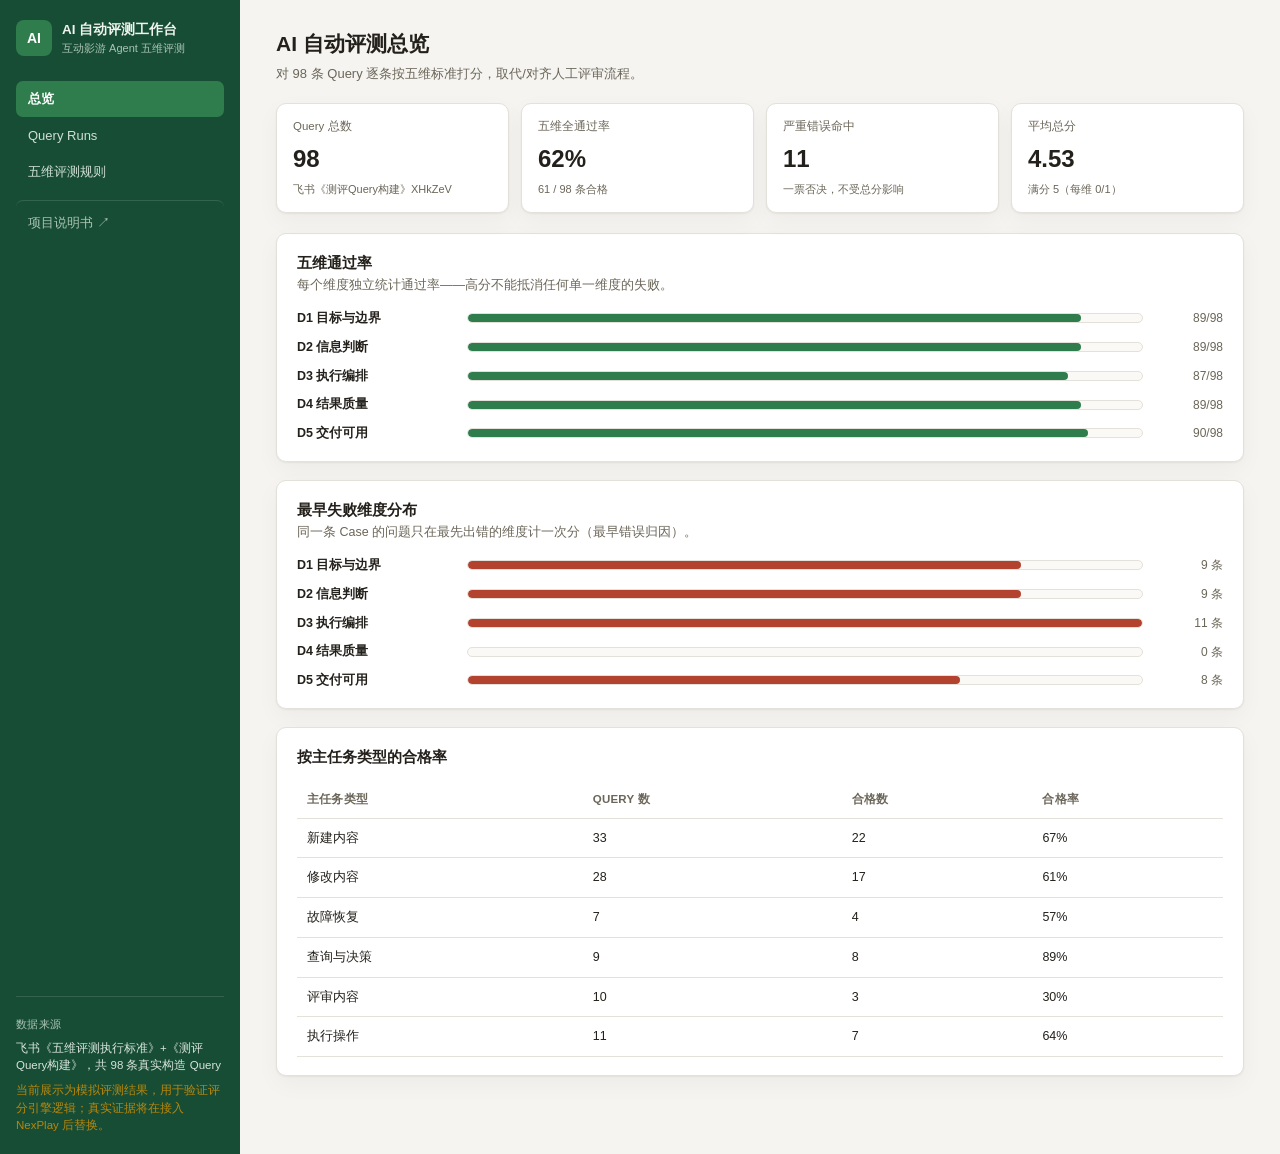
==== demo/index.html @ b73ce81a "feat: AI 自动评测引擎 + 项目说明书 + 评测工作台演示 依据飞书《互动影游 Agent 五维评测执行标准》与《测评Query构建》 （98条Query）实现：  - spec/: 项目说明" ====
<!DOCTYPE html>
<html lang="zh-CN">
<head>
<meta charset="UTF-8">
<meta name="viewport" content="width=device-width, initial-scale=1.0">
<title>AI 自动评测工作台 · 互动影游 Agent 五维评测</title>
<link rel="stylesheet" href="styles.css">
</head>
<body>
<div class="app-shell">
  <aside class="sidebar">
    <div class="brand">
      <div class="brand-mark">AI</div>
      <div class="brand-text">
        <strong>AI 自动评测工作台</strong>
        <span>互动影游 Agent 五维评测</span>
      </div>
    </div>
    <nav class="nav-list">
      <button class="nav-item is-active" data-view="overview">总览</button>
      <button class="nav-item" data-view="runs">Query Runs</button>
      <button class="nav-item" data-view="rules">五维评测规则</button>
      <a class="nav-item nav-item-link" href="../spec/index.html">项目说明书 ↗</a>
    </nav>
    <div class="sidebar-footer">
      <span>数据来源</span>
      <p>飞书《五维评测执行标准》+《测评Query构建》，共 98 条真实构造 Query</p>
      <p class="footer-note">当前展示为模拟评测结果，用于验证评分引擎逻辑；真实证据将在接入 NexPlay 后替换。</p>
    </div>
  </aside>

  <main class="main">
    <!-- 总览 -->
    <section class="view is-active" data-view="overview">
      <header class="page-head">
        <div>
          <h1>AI 自动评测总览</h1>
          <p>对 98 条 Query 逐条按五维标准打分，取代/对齐人工评审流程。</p>
        </div>
      </header>
      <section class="summary-strip" id="summaryStrip"></section>

      <section class="panel">
        <div class="panel-head">
          <div>
            <h2>五维通过率</h2>
            <p>每个维度独立统计通过率——高分不能抵消任何单一维度的失败。</p>
          </div>
        </div>
        <div class="dim-bars" id="dimBars"></div>
      </section>

      <section class="panel">
        <div class="panel-head">
          <div>
            <h2>最早失败维度分布</h2>
            <p>同一条 Case 的问题只在最先出错的维度计一次分（最早错误归因）。</p>
          </div>
        </div>
        <div class="dim-bars" id="failBars"></div>
      </section>

      <section class="panel">
        <div class="panel-head">
          <div>
            <h2>按主任务类型的合格率</h2>
          </div>
        </div>
        <div class="table-wrap">
          <table id="taskTypeTable"></table>
        </div>
      </section>
    </section>

    <!-- Query Runs -->
    <section class="view" data-view="runs">
      <header class="page-head">
        <div>
          <h1>Query Runs</h1>
          <p>共 98 条，可下钻查看每条的证据与五维判分依据。</p>
        </div>
        <div class="filters">
          <input type="search" id="searchInput" placeholder="搜索项目 / Query 内容 / 编号">
          <select id="conclusionFilter">
            <option value="all">全部结论</option>
            <option value="合格">合格</option>
            <option value="不合格">不合格</option>
          </select>
          <select id="taskTypeFilter">
            <option value="all">全部任务类型</option>
          </select>
          <select id="objectFilter">
            <option value="all">全部对象</option>
          </select>
        </div>
      </header>
      <div class="table-wrap">
        <table id="runsTable">
          <thead>
            <tr>
              <th>Query</th>
              <th>项目</th>
              <th>主任务类型 / 对象</th>
              <th>信息状态</th>
              <th>D1–D5</th>
              <th>最早失败</th>
              <th>结论</th>
              <th></th>
            </tr>
          </thead>
          <tbody id="runsBody"></tbody>
        </table>
      </div>
    </section>

    <!-- 规则 -->
    <section class="view" data-view="rules">
      <header class="page-head">
        <div>
          <h1>五维评测规则</h1>
          <p>严格来自飞书《互动影游 Agent 五维评测执行标准》，点击维度查看必检项与门槛详情。</p>
        </div>
      </header>
      <div class="rule-grid" id="ruleGrid"></div>
    </section>
  </main>
</div>

<!-- Run 详情弹窗 -->
<dialog id="runDialog">
  <div class="dialog-head">
    <div>
      <h2 id="dialogTitle">Run 详情</h2>
      <p id="dialogMeta"></p>
    </div>
    <button class="btn-close" id="closeDialog">关闭</button>
  </div>
  <div class="dialog-body">
    <div class="verdict-strip" id="verdictStrip"></div>
    <div class="query-block">
      <span class="label">Query 原文</span>
      <p id="dialogQueryText"></p>
    </div>
    <div class="dim-detail-list" id="dimDetailList"></div>
    <div class="severe-block" id="severeBlock"></div>
    <div class="summary-block" id="summaryBlock"></div>
  </div>
</dialog>

<script src="js/data-loader.js"></script>
<script src="js/render.js"></script>
</body>
</html>
---- demo/styles.css ----
:root {
  --bg: #f5f4f0;
  --surface: #ffffff;
  --surface-alt: #faf9f6;
  --border: #e4e1da;
  --text: #24211c;
  --text-muted: #6b6659;
  --brand: #2f7d4c;
  --brand-deep: #184d35;
  --pass: #2f7d4c;
  --fail: #b3432e;
  --review: #b8860b;
  --neutral: #8a8578;
  --radius: 10px;
  --shadow: 0 1px 2px rgba(30,28,20,0.06), 0 8px 24px rgba(30,28,20,0.04);
}

* { box-sizing: border-box; }
html, body { margin: 0; padding: 0; }
body {
  font-family: -apple-system, "PingFang SC", "Microsoft YaHei", "Segoe UI", sans-serif;
  background: var(--bg);
  color: var(--text);
  font-size: 14px;
  line-height: 1.5;
}

.app-shell { display: flex; min-height: 100vh; }

.sidebar {
  width: 240px;
  flex: none;
  background: var(--brand-deep);
  color: #eef3ee;
  display: flex;
  flex-direction: column;
  padding: 20px 16px;
}
.brand { display: flex; align-items: center; gap: 10px; margin-bottom: 24px; }
.brand-mark {
  width: 36px; height: 36px; border-radius: 8px;
  background: var(--brand);
  display: flex; align-items: center; justify-content: center;
  font-weight: 700; color: white; font-size: 14px;
}
.brand-text { display: flex; flex-direction: column; }
.brand-text strong { font-size: 13.5px; }
.brand-text span { font-size: 11px; color: #a9c4b3; }

.nav-list { display: flex; flex-direction: column; gap: 2px; }
.nav-item {
  text-align: left;
  background: transparent;
  border: none;
  color: #cfe0d5;
  padding: 9px 12px;
  border-radius: 7px;
  font-size: 13px;
  cursor: pointer;
  text-decoration: none;
  display: block;
}
.nav-item:hover { background: rgba(255,255,255,0.08); }
.nav-item.is-active { background: var(--brand); color: white; font-weight: 600; }
.nav-item-link { color: #a9c4b3; margin-top: 8px; border-top: 1px solid rgba(255,255,255,0.12); padding-top: 12px; }

.sidebar-footer { margin-top: auto; padding-top: 16px; border-top: 1px solid rgba(255,255,255,0.12); }
.sidebar-footer span { font-size: 11px; color: #a9c4b3; text-transform: uppercase; letter-spacing: 0.04em; }
.sidebar-footer p { font-size: 11.5px; color: #d6e4dc; margin: 6px 0 0; }
.footer-note { color: #b8860b !important; margin-top: 8px !important; }

.main { flex: 1; padding: 28px 36px 60px; max-width: 1180px; }

.view { display: none; }
.view.is-active { display: block; }

.page-head { display: flex; justify-content: space-between; align-items: flex-start; margin-bottom: 20px; gap: 16px; flex-wrap: wrap; }
.page-head h1 { font-size: 21px; margin: 0 0 4px; }
.page-head p { margin: 0; color: var(--text-muted); font-size: 13px; }

.summary-strip { display: grid; grid-template-columns: repeat(4, 1fr); gap: 12px; margin-bottom: 20px; }
.summary-item {
  background: var(--surface); border: 1px solid var(--border); border-radius: var(--radius);
  padding: 14px 16px; box-shadow: var(--shadow);
}
.summary-item span { display: block; font-size: 11.5px; color: var(--text-muted); margin-bottom: 6px; }
.summary-item strong { font-size: 24px; font-weight: 700; }
.summary-item small { display: block; font-size: 11px; color: var(--text-muted); margin-top: 4px; }

.panel {
  background: var(--surface); border: 1px solid var(--border); border-radius: var(--radius);
  padding: 18px 20px; margin-bottom: 18px; box-shadow: var(--shadow);
}
.panel-head { margin-bottom: 14px; }
.panel-head h2 { font-size: 15px; margin: 0 0 2px; }
.panel-head p { margin: 0; font-size: 12.5px; color: var(--text-muted); }

.dim-bars { display: flex; flex-direction: column; gap: 10px; }
.dim-bar-row { display: grid; grid-template-columns: 160px 1fr 70px; align-items: center; gap: 10px; }
.dim-bar-row .bar-label { font-size: 12.5px; font-weight: 600; }
.dim-bar-track { height: 10px; background: var(--surface-alt); border-radius: 6px; overflow: hidden; border: 1px solid var(--border); }
.dim-bar-fill { height: 100%; background: var(--brand); border-radius: 6px; }
.dim-bar-fill.fail-fill { background: var(--fail); }
.dim-bar-row .bar-value { font-size: 12px; color: var(--text-muted); text-align: right; }

.table-wrap { overflow-x: auto; }
table { width: 100%; border-collapse: collapse; font-size: 12.5px; }
thead th { text-align: left; padding: 9px 10px; color: var(--text-muted); font-weight: 600; border-bottom: 1px solid var(--border); font-size: 11.5px; text-transform: uppercase; letter-spacing: 0.02em; }
tbody td { padding: 10px 10px; border-bottom: 1px solid var(--border); vertical-align: top; }
tbody tr:hover { background: var(--surface-alt); }

.filters { display: flex; gap: 8px; flex-wrap: wrap; }
.filters input, .filters select {
  border: 1px solid var(--border); border-radius: 7px; padding: 7px 10px; font-size: 12.5px;
  background: var(--surface); color: var(--text);
}
.filters input { width: 220px; }

.status-pill {
  display: inline-flex; align-items: center; gap: 4px;
  padding: 2px 9px; border-radius: 999px; font-size: 11.5px; font-weight: 600;
}
.status-pill.pass { background: #e4f1e8; color: var(--pass); }
.status-pill.fail { background: #fbe8e3; color: var(--fail); }
.status-pill.neutral { background: #f0eee8; color: var(--neutral); }

.mini-dims { display: flex; gap: 4px; }
.mini-dim { width: 22px; height: 22px; border-radius: 5px; display: flex; align-items: center; justify-content: center; font-size: 10.5px; font-weight: 700; background: var(--surface-alt); border: 1px solid var(--border); color: var(--text-muted); }
.mini-dim.pass { background: #e4f1e8; color: var(--pass); border-color: #cfe6d6; }
.mini-dim.fail { background: #fbe8e3; color: var(--fail); border-color: #f1cec4; }

.text-btn {
  border: 1px solid var(--border); background: var(--surface); border-radius: 6px;
  padding: 5px 10px; font-size: 12px; cursor: pointer; color: var(--brand-deep);
}
.text-btn:hover { background: var(--surface-alt); }

/* 规则页 */
.rule-grid { display: grid; grid-template-columns: repeat(auto-fill, minmax(280px, 1fr)); gap: 14px; }
.rule-card {
  background: var(--surface); border: 1px solid var(--border); border-radius: var(--radius);
  padding: 16px; box-shadow: var(--shadow); cursor: pointer;
}
.rule-card:hover { border-color: var(--brand); }
.rule-card h3 { margin: 0 0 6px; font-size: 14.5px; }
.rule-card p { margin: 0; font-size: 12.5px; color: var(--text-muted); }
.rule-card .rule-tag { display: inline-block; margin-top: 10px; font-size: 11px; padding: 2px 8px; border-radius: 999px; background: var(--surface-alt); color: var(--text-muted); }

/* 弹窗 */
dialog {
  border: none; border-radius: 14px; padding: 0; width: min(760px, 92vw); max-height: 88vh;
  box-shadow: 0 20px 60px rgba(0,0,0,0.25);
}
dialog::backdrop { background: rgba(20,18,14,0.45); }
.dialog-head { display: flex; justify-content: space-between; align-items: flex-start; padding: 18px 22px; border-bottom: 1px solid var(--border); }
.dialog-head h2 { margin: 0 0 4px; font-size: 16px; }
.dialog-head p { margin: 0; font-size: 12px; color: var(--text-muted); }
.btn-close { border: 1px solid var(--border); background: var(--surface); border-radius: 6px; padding: 5px 12px; cursor: pointer; font-size: 12.5px; }
.dialog-body { padding: 18px 22px; overflow-y: auto; max-height: 72vh; }

.verdict-strip { display: flex; gap: 10px; margin-bottom: 14px; flex-wrap: wrap; }
.verdict-item { background: var(--surface-alt); border: 1px solid var(--border); border-radius: 8px; padding: 8px 12px; font-size: 12px; }
.verdict-item span { display: block; color: var(--text-muted); font-size: 10.5px; margin-bottom: 3px; }
.verdict-item strong { font-size: 14px; }
.verdict-item strong.pass { color: var(--pass); }
.verdict-item strong.fail { color: var(--fail); }

.query-block { background: var(--surface-alt); border: 1px solid var(--border); border-radius: 8px; padding: 12px 14px; margin-bottom: 16px; }
.query-block .label { font-size: 11px; color: var(--text-muted); text-transform: uppercase; letter-spacing: 0.03em; }
.query-block p { margin: 6px 0 0; font-size: 13.5px; }

.dim-detail { border: 1px solid var(--border); border-radius: 10px; margin-bottom: 10px; overflow: hidden; }
.dim-detail-head { display: flex; justify-content: space-between; align-items: center; padding: 10px 14px; background: var(--surface-alt); cursor: pointer; }
.dim-detail-head strong { font-size: 13px; }
.dim-detail-body { padding: 12px 14px; display: none; }
.dim-detail.is-open .dim-detail-body { display: block; }
.checklist-line { display: flex; justify-content: space-between; gap: 10px; padding: 4px 0; font-size: 12.5px; border-bottom: 1px dashed var(--border); }
.checklist-line:last-child { border-bottom: none; }
.checklist-line .v-pass { color: var(--pass); font-weight: 600; }
.checklist-line .v-fail { color: var(--fail); font-weight: 600; }
.checklist-line .v-na { color: var(--neutral); }
.evidence-row { margin-top: 10px; font-size: 12px; color: var(--text-muted); background: var(--surface); border: 1px dashed var(--border); border-radius: 6px; padding: 8px 10px; }
.evidence-row b { color: var(--text); }

.severe-block, .summary-block { margin-top: 14px; padding: 12px 14px; border-radius: 8px; border: 1px solid var(--border); font-size: 12.5px; }
.summary-block { background: var(--surface-alt); }

@media (max-width: 900px) {
  .app-shell { flex-direction: column; }
  .sidebar { width: 100%; flex-direction: row; overflow-x: auto; }
  .main { padding: 20px; }
  .summary-strip { grid-template-columns: repeat(2, 1fr); }
}
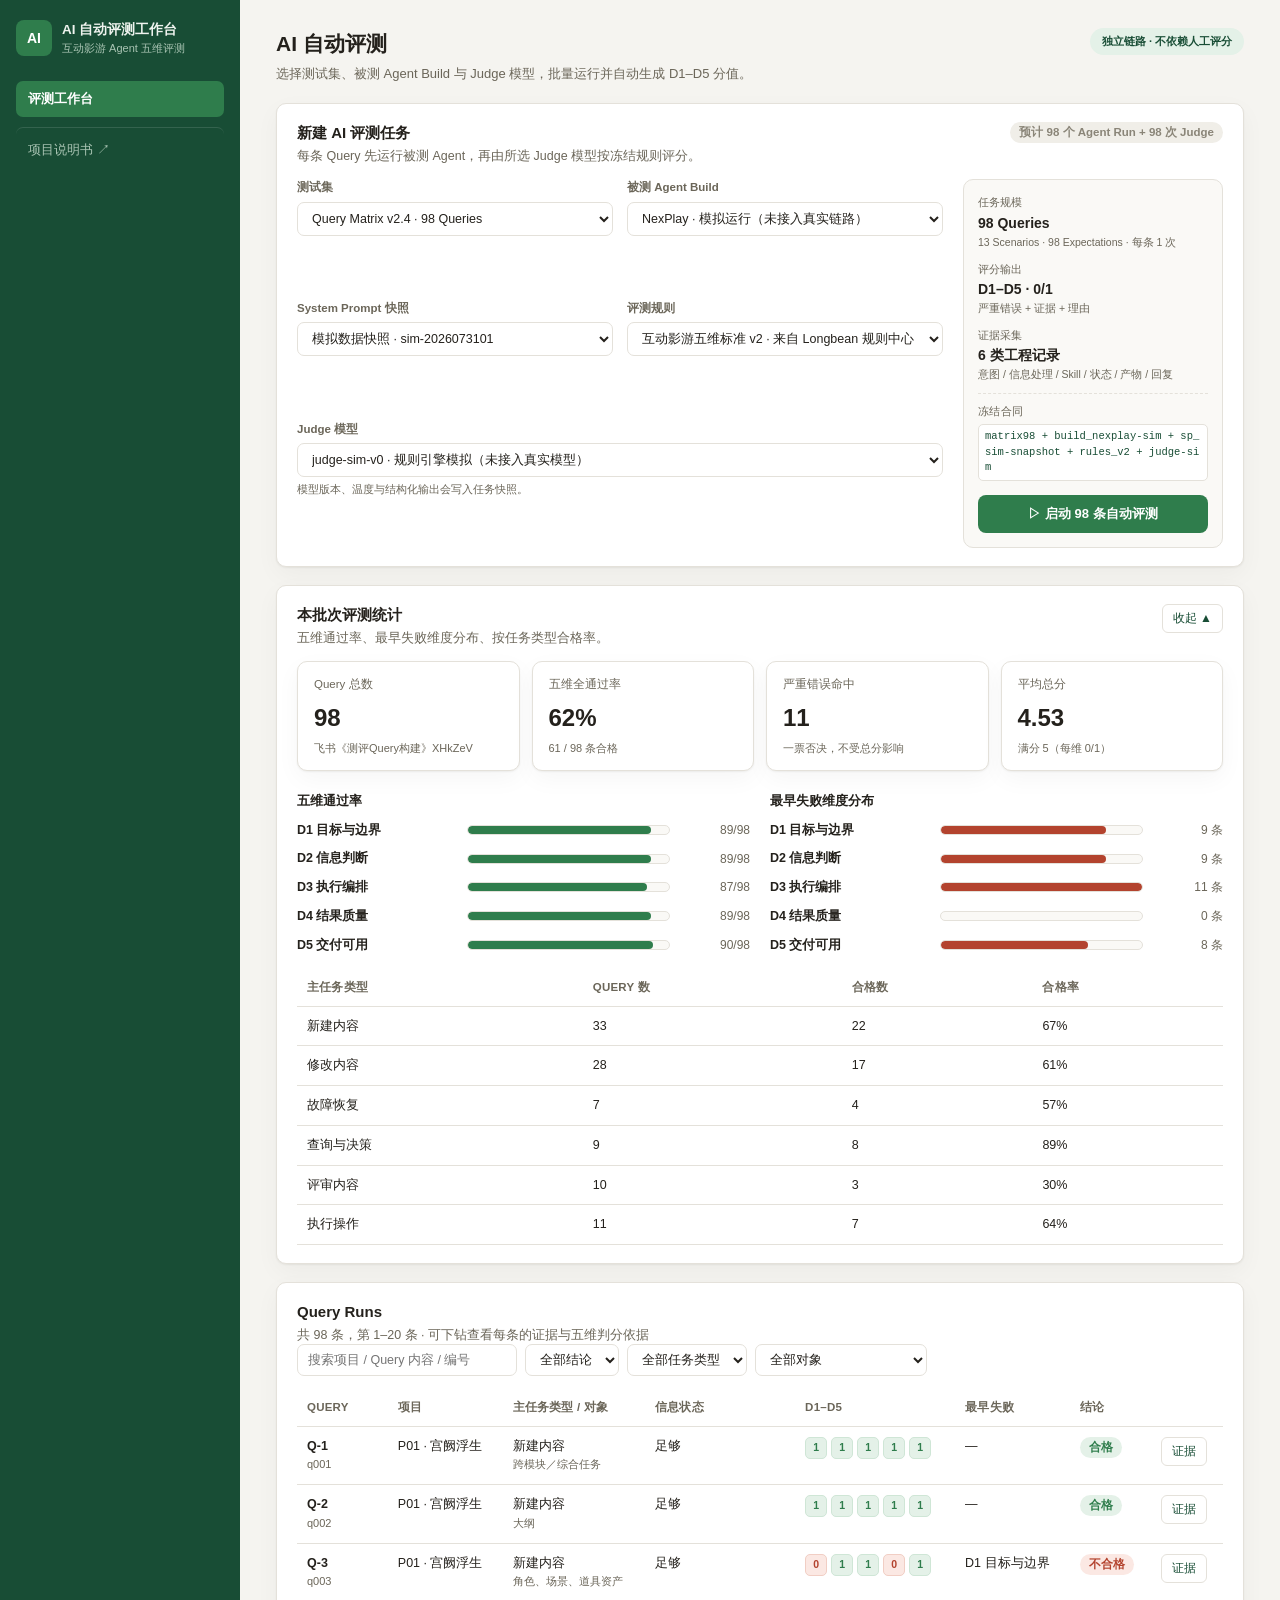
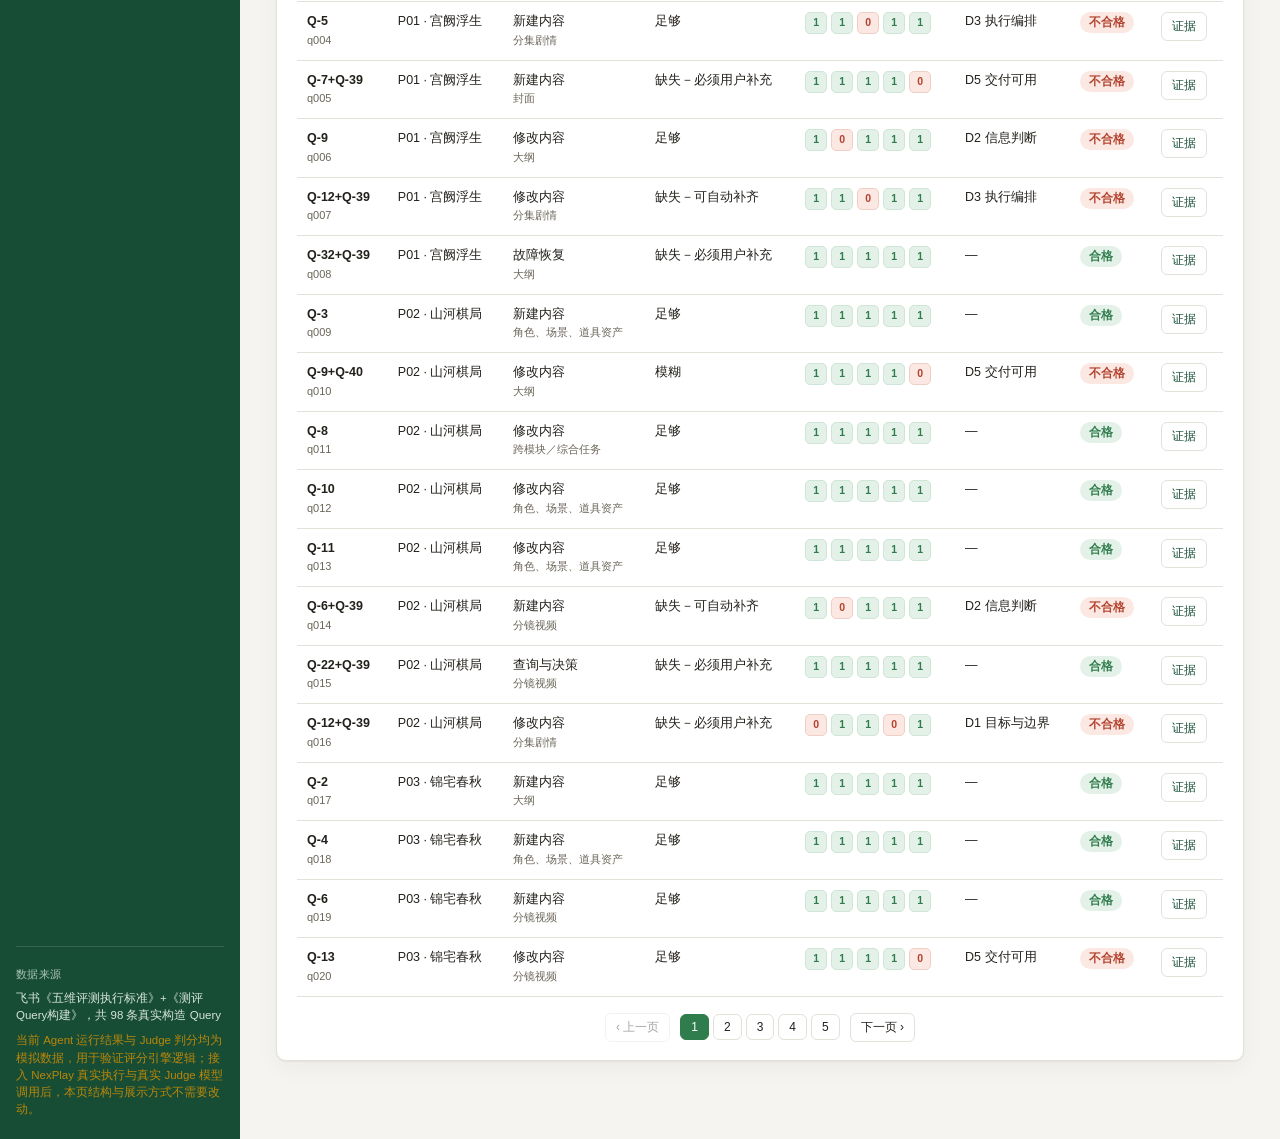
==== commit b67f564d: "refactor: 合并总览/Runs为单页工作台，加分页与真实批跑进度条 - 移除独立的"五维评测规则"页面：规则维护属于 Longbean 平台职责，   我们只消费规则用于判分，不重复做规则展示" ====
--- a/demo/index.html
+++ b/demo/index.html
@@ -17,111 +17,163 @@
       </div>
     </div>
     <nav class="nav-list">
-      <button class="nav-item is-active" data-view="overview">总览</button>
-      <button class="nav-item" data-view="runs">Query Runs</button>
-      <button class="nav-item" data-view="rules">五维评测规则</button>
+      <button class="nav-item is-active" data-view="workbench">评测工作台</button>
       <a class="nav-item nav-item-link" href="../spec/index.html">项目说明书 ↗</a>
     </nav>
     <div class="sidebar-footer">
       <span>数据来源</span>
       <p>飞书《五维评测执行标准》+《测评Query构建》，共 98 条真实构造 Query</p>
-      <p class="footer-note">当前展示为模拟评测结果，用于验证评分引擎逻辑；真实证据将在接入 NexPlay 后替换。</p>
+      <p class="footer-note">当前 Agent 运行结果与 Judge 判分均为模拟数据，用于验证评分引擎逻辑；接入 NexPlay 真实执行与真实 Judge 模型调用后，本页结构与展示方式不需要改动。</p>
     </div>
   </aside>
 
   <main class="main">
-    <!-- 总览 -->
-    <section class="view is-active" data-view="overview">
+    <section class="view is-active" data-view="workbench">
       <header class="page-head">
         <div>
-          <h1>AI 自动评测总览</h1>
-          <p>对 98 条 Query 逐条按五维标准打分，取代/对齐人工评审流程。</p>
-        </div>
+          <h1>AI 自动评测</h1>
+          <p>选择测试集、被测 Agent Build 与 Judge 模型，批量运行并自动生成 D1–D5 分值。</p>
+        </div>
+        <span class="pill-badge">独立链路 · 不依赖人工评分</span>
       </header>
-      <section class="summary-strip" id="summaryStrip"></section>
-
+
+      <!-- 发起新评测任务 -->
+      <section class="panel launch-panel" id="launchPanel">
+        <div class="panel-head">
+          <div>
+            <h2>新建 AI 评测任务</h2>
+            <p>每条 Query 先运行被测 Agent，再由所选 Judge 模型按冻结规则评分。</p>
+          </div>
+          <span class="status-pill neutral" id="runEstimate">预计 98 个 Agent Run + 98 次 Judge</span>
+        </div>
+        <div class="launch-grid">
+          <div class="launch-fields">
+            <div class="field">
+              <label for="selDataset">测试集</label>
+              <select id="selDataset">
+                <option value="matrix98">Query Matrix v2.4 · 98 Queries</option>
+              </select>
+            </div>
+            <div class="field">
+              <label for="selBuild">被测 Agent Build</label>
+              <select id="selBuild">
+                <option value="nexplay-sim">NexPlay · 模拟运行（未接入真实链路）</option>
+              </select>
+            </div>
+            <div class="field">
+              <label for="selPrompt">System Prompt 快照</label>
+              <select id="selPrompt">
+                <option value="sim-snapshot">模拟数据快照 · sim-2026073101</option>
+              </select>
+            </div>
+            <div class="field">
+              <label for="selRuleset">评测规则</label>
+              <select id="selRuleset">
+                <option value="v2">互动影游五维标准 v2 · 来自 Longbean 规则中心</option>
+              </select>
+            </div>
+            <div class="field">
+              <label for="selJudge">Judge 模型</label>
+              <select id="selJudge">
+                <option value="judge-sim">judge-sim-v0 · 规则引擎模拟（未接入真实模型）</option>
+              </select>
+              <small>模型版本、温度与结构化输出会写入任务快照。</small>
+            </div>
+          </div>
+          <aside class="launch-summary">
+            <div class="summary-row"><span>任务规模</span><strong id="taskScale">98 Queries</strong><small>13 Scenarios · 98 Expectations · 每条 1 次</small></div>
+            <div class="summary-row"><span>评分输出</span><strong>D1–D5 · 0/1</strong><small>严重错误 + 证据 + 理由</small></div>
+            <div class="summary-row"><span>证据采集</span><strong>6 类工程记录</strong><small>意图 / 信息处理 / Skill / 状态 / 产物 / 回复</small></div>
+            <div class="frozen-contract">
+              <span>冻结合同</span>
+              <code id="frozenContract">matrix98 + build_nexplay-sim + sp_sim-snapshot + rules_v2 + judge-sim</code>
+            </div>
+            <button class="btn-primary btn-launch" id="launchBtn">▷ 启动 98 条自动评测</button>
+          </aside>
+        </div>
+
+        <!-- 运行中进度条 -->
+        <div class="run-progress" id="runProgress" hidden>
+          <div class="progress-head">
+            <strong id="progressLabel">正在运行 0 / 98</strong>
+            <span id="progressCurrentQuery"></span>
+          </div>
+          <div class="progress-track"><div class="progress-fill" id="progressFill" style="width:0%"></div></div>
+          <div class="progress-foot">
+            <span id="progressPct">0%</span>
+            <button class="text-btn" id="progressCancel">取消</button>
+          </div>
+        </div>
+      </section>
+
+      <!-- 统计区（可收起） -->
+      <section class="panel stats-panel" id="statsPanel">
+        <div class="panel-head is-collapsible" id="statsToggle">
+          <div>
+            <h2>本批次评测统计</h2>
+            <p>五维通过率、最早失败维度分布、按任务类型合格率。</p>
+          </div>
+          <button class="text-btn" id="statsToggleBtn">收起 ▲</button>
+        </div>
+        <div class="stats-body" id="statsBody">
+          <section class="summary-strip" id="summaryStrip"></section>
+          <div class="stats-grid">
+            <div class="stats-col">
+              <h3>五维通过率</h3>
+              <div class="dim-bars" id="dimBars"></div>
+            </div>
+            <div class="stats-col">
+              <h3>最早失败维度分布</h3>
+              <div class="dim-bars" id="failBars"></div>
+            </div>
+          </div>
+          <div class="table-wrap">
+            <table id="taskTypeTable"></table>
+          </div>
+        </div>
+      </section>
+
+      <!-- Query 列表 -->
       <section class="panel">
         <div class="panel-head">
           <div>
-            <h2>五维通过率</h2>
-            <p>每个维度独立统计通过率——高分不能抵消任何单一维度的失败。</p>
-          </div>
-        </div>
-        <div class="dim-bars" id="dimBars"></div>
+            <h2>Query Runs</h2>
+            <p id="runsCountLabel">共 98 条，可下钻查看每条的证据与五维判分依据。</p>
+          </div>
+          <div class="filters">
+            <input type="search" id="searchInput" placeholder="搜索项目 / Query 内容 / 编号">
+            <select id="conclusionFilter">
+              <option value="all">全部结论</option>
+              <option value="合格">合格</option>
+              <option value="不合格">不合格</option>
+            </select>
+            <select id="taskTypeFilter">
+              <option value="all">全部任务类型</option>
+            </select>
+            <select id="objectFilter">
+              <option value="all">全部对象</option>
+            </select>
+          </div>
+        </div>
+        <div class="table-wrap">
+          <table id="runsTable">
+            <thead>
+              <tr>
+                <th>Query</th>
+                <th>项目</th>
+                <th>主任务类型 / 对象</th>
+                <th>信息状态</th>
+                <th>D1–D5</th>
+                <th>最早失败</th>
+                <th>结论</th>
+                <th></th>
+              </tr>
+            </thead>
+            <tbody id="runsBody"></tbody>
+          </table>
+        </div>
+        <div class="pagination" id="pagination"></div>
       </section>
-
-      <section class="panel">
-        <div class="panel-head">
-          <div>
-            <h2>最早失败维度分布</h2>
-            <p>同一条 Case 的问题只在最先出错的维度计一次分（最早错误归因）。</p>
-          </div>
-        </div>
-        <div class="dim-bars" id="failBars"></div>
-      </section>
-
-      <section class="panel">
-        <div class="panel-head">
-          <div>
-            <h2>按主任务类型的合格率</h2>
-          </div>
-        </div>
-        <div class="table-wrap">
-          <table id="taskTypeTable"></table>
-        </div>
-      </section>
-    </section>
-
-    <!-- Query Runs -->
-    <section class="view" data-view="runs">
-      <header class="page-head">
-        <div>
-          <h1>Query Runs</h1>
-          <p>共 98 条，可下钻查看每条的证据与五维判分依据。</p>
-        </div>
-        <div class="filters">
-          <input type="search" id="searchInput" placeholder="搜索项目 / Query 内容 / 编号">
-          <select id="conclusionFilter">
-            <option value="all">全部结论</option>
-            <option value="合格">合格</option>
-            <option value="不合格">不合格</option>
-          </select>
-          <select id="taskTypeFilter">
-            <option value="all">全部任务类型</option>
-          </select>
-          <select id="objectFilter">
-            <option value="all">全部对象</option>
-          </select>
-        </div>
-      </header>
-      <div class="table-wrap">
-        <table id="runsTable">
-          <thead>
-            <tr>
-              <th>Query</th>
-              <th>项目</th>
-              <th>主任务类型 / 对象</th>
-              <th>信息状态</th>
-              <th>D1–D5</th>
-              <th>最早失败</th>
-              <th>结论</th>
-              <th></th>
-            </tr>
-          </thead>
-          <tbody id="runsBody"></tbody>
-        </table>
-      </div>
-    </section>
-
-    <!-- 规则 -->
-    <section class="view" data-view="rules">
-      <header class="page-head">
-        <div>
-          <h1>五维评测规则</h1>
-          <p>严格来自飞书《互动影游 Agent 五维评测执行标准》，点击维度查看必检项与门槛详情。</p>
-        </div>
-      </header>
-      <div class="rule-grid" id="ruleGrid"></div>
     </section>
   </main>
 </div>
@@ -138,9 +190,14 @@
   <div class="dialog-body">
     <div class="verdict-strip" id="verdictStrip"></div>
     <div class="query-block">
-      <span class="label">Query 原文</span>
+      <span class="label">① 用户 Query 原文</span>
       <p id="dialogQueryText"></p>
     </div>
+    <div class="agent-output-block" id="agentOutputBlock">
+      <span class="label">② Agent 实际运行输出（Judge 评审的对象）</span>
+      <div id="agentOutputBody"></div>
+    </div>
+    <div class="dim-verdict-heading"><span class="label">③ 按五维标准评审上面这次 Agent 输出</span></div>
     <div class="dim-detail-list" id="dimDetailList"></div>
     <div class="severe-block" id="severeBlock"></div>
     <div class="summary-block" id="summaryBlock"></div>
--- a/demo/styles.css
+++ b/demo/styles.css
@@ -77,6 +77,7 @@
 .page-head { display: flex; justify-content: space-between; align-items: flex-start; margin-bottom: 20px; gap: 16px; flex-wrap: wrap; }
 .page-head h1 { font-size: 21px; margin: 0 0 4px; }
 .page-head p { margin: 0; color: var(--text-muted); font-size: 13px; }
+.pill-badge { font-size: 11px; padding: 5px 12px; border-radius: 999px; background: #e4f1e8; color: var(--brand-deep); font-weight: 600; white-space: nowrap; }
 
 .summary-strip { display: grid; grid-template-columns: repeat(4, 1fr); gap: 12px; margin-bottom: 20px; }
 .summary-item {
@@ -135,16 +136,60 @@
 }
 .text-btn:hover { background: var(--surface-alt); }
 
-/* 规则页 */
-.rule-grid { display: grid; grid-template-columns: repeat(auto-fill, minmax(280px, 1fr)); gap: 14px; }
-.rule-card {
-  background: var(--surface); border: 1px solid var(--border); border-radius: var(--radius);
-  padding: 16px; box-shadow: var(--shadow); cursor: pointer;
-}
-.rule-card:hover { border-color: var(--brand); }
-.rule-card h3 { margin: 0 0 6px; font-size: 14.5px; }
-.rule-card p { margin: 0; font-size: 12.5px; color: var(--text-muted); }
-.rule-card .rule-tag { display: inline-block; margin-top: 10px; font-size: 11px; padding: 2px 8px; border-radius: 999px; background: var(--surface-alt); color: var(--text-muted); }
+/* 发起新评测任务面板 */
+.launch-panel .panel-head { display: flex; justify-content: space-between; align-items: flex-start; gap: 12px; }
+.launch-grid { display: grid; grid-template-columns: 1fr 260px; gap: 20px; margin-top: 6px; }
+.launch-fields { display: grid; grid-template-columns: 1fr 1fr; gap: 14px; }
+.launch-fields .field:last-child { grid-column: 1 / -1; }
+.field label { display: block; font-size: 11.5px; color: var(--text-muted); margin-bottom: 5px; font-weight: 600; }
+.field select {
+  width: 100%; border: 1px solid var(--border); border-radius: 7px; padding: 8px 10px;
+  font-size: 12.5px; background: var(--surface); color: var(--text);
+}
+.field small { display: block; margin-top: 4px; font-size: 11px; color: var(--text-muted); }
+
+.launch-summary { background: var(--surface-alt); border: 1px solid var(--border); border-radius: 10px; padding: 14px; display: flex; flex-direction: column; gap: 10px; }
+.summary-row { display: flex; flex-direction: column; font-size: 12px; }
+.summary-row span { color: var(--text-muted); font-size: 11px; margin-bottom: 2px; }
+.summary-row strong { font-size: 14px; }
+.summary-row small { color: var(--text-muted); font-size: 10.5px; margin-top: 1px; }
+.frozen-contract { border-top: 1px dashed var(--border); padding-top: 10px; }
+.frozen-contract span { display: block; font-size: 10.5px; color: var(--text-muted); margin-bottom: 4px; text-transform: uppercase; letter-spacing: 0.03em; }
+.frozen-contract code { font-size: 10.5px; background: var(--surface); border: 1px solid var(--border); border-radius: 5px; padding: 4px 6px; display: block; word-break: break-all; color: var(--brand-deep); }
+
+.btn-primary {
+  background: var(--brand); color: white; border: none; border-radius: 8px;
+  padding: 10px 16px; font-size: 13px; font-weight: 600; cursor: pointer;
+}
+.btn-primary:hover { background: var(--brand-deep); }
+.btn-primary:disabled { opacity: 0.6; cursor: not-allowed; }
+.btn-launch { width: 100%; margin-top: 4px; }
+
+/* 批跑进度条 */
+.run-progress { margin-top: 18px; border-top: 1px solid var(--border); padding-top: 16px; }
+.progress-head { display: flex; justify-content: space-between; align-items: baseline; margin-bottom: 8px; }
+.progress-head strong { font-size: 13.5px; }
+.progress-head span { font-size: 12px; color: var(--text-muted); }
+.progress-track { height: 10px; background: var(--surface-alt); border: 1px solid var(--border); border-radius: 6px; overflow: hidden; }
+.progress-fill { height: 100%; background: var(--brand); transition: width .08s linear; }
+.progress-foot { display: flex; justify-content: space-between; align-items: center; margin-top: 6px; font-size: 12px; color: var(--text-muted); }
+
+/* 统计区收起 */
+.panel-head.is-collapsible { display: flex; justify-content: space-between; align-items: flex-start; }
+.stats-body.is-collapsed { display: none; }
+.stats-grid { display: grid; grid-template-columns: 1fr 1fr; gap: 20px; margin: 16px 0; }
+.stats-col h3 { font-size: 13px; margin: 0 0 10px; }
+
+/* 分页 */
+.pagination { display: flex; justify-content: center; align-items: center; gap: 10px; margin-top: 16px; }
+.page-numbers { display: flex; gap: 4px; flex-wrap: wrap; }
+.page-btn {
+  border: 1px solid var(--border); background: var(--surface); border-radius: 6px;
+  padding: 5px 10px; font-size: 12px; cursor: pointer; color: var(--text);
+}
+.page-btn:hover:not(:disabled) { background: var(--surface-alt); }
+.page-btn.is-active { background: var(--brand); color: white; border-color: var(--brand); }
+.page-btn:disabled { opacity: 0.4; cursor: not-allowed; }
 
 /* 弹窗 */
 dialog {
@@ -168,6 +213,16 @@
 .query-block { background: var(--surface-alt); border: 1px solid var(--border); border-radius: 8px; padding: 12px 14px; margin-bottom: 16px; }
 .query-block .label { font-size: 11px; color: var(--text-muted); text-transform: uppercase; letter-spacing: 0.03em; }
 .query-block p { margin: 6px 0 0; font-size: 13.5px; }
+
+.agent-output-block { background: #fff; border: 1.5px solid var(--accent, #2f7d4c); border-radius: 8px; padding: 12px 14px; margin-bottom: 12px; }
+.agent-output-block .label { font-size: 11px; color: var(--accent, #2f7d4c); font-weight: 700; text-transform: uppercase; letter-spacing: 0.03em; }
+.agent-output-row { display: flex; gap: 10px; padding: 6px 0; font-size: 13px; border-bottom: 1px dashed var(--border); }
+.agent-output-row:last-of-type { border-bottom: none; }
+.agent-output-row .ao-label { flex: 0 0 120px; color: var(--text-muted); font-size: 12px; font-weight: 600; }
+.agent-output-row span:last-child { flex: 1; }
+.ao-note { margin: 8px 0 0; font-size: 11.5px; color: var(--text-muted); font-style: italic; }
+.dim-verdict-heading { margin: 4px 0 8px; }
+.dim-verdict-heading .label { font-size: 11px; color: var(--text-muted); text-transform: uppercase; letter-spacing: 0.03em; }
 
 .dim-detail { border: 1px solid var(--border); border-radius: 10px; margin-bottom: 10px; overflow: hidden; }
 .dim-detail-head { display: flex; justify-content: space-between; align-items: center; padding: 10px 14px; background: var(--surface-alt); cursor: pointer; }
@@ -190,4 +245,7 @@
   .sidebar { width: 100%; flex-direction: row; overflow-x: auto; }
   .main { padding: 20px; }
   .summary-strip { grid-template-columns: repeat(2, 1fr); }
-}
+  .launch-grid { grid-template-columns: 1fr; }
+  .launch-fields { grid-template-columns: 1fr; }
+  .stats-grid { grid-template-columns: 1fr; }
+}
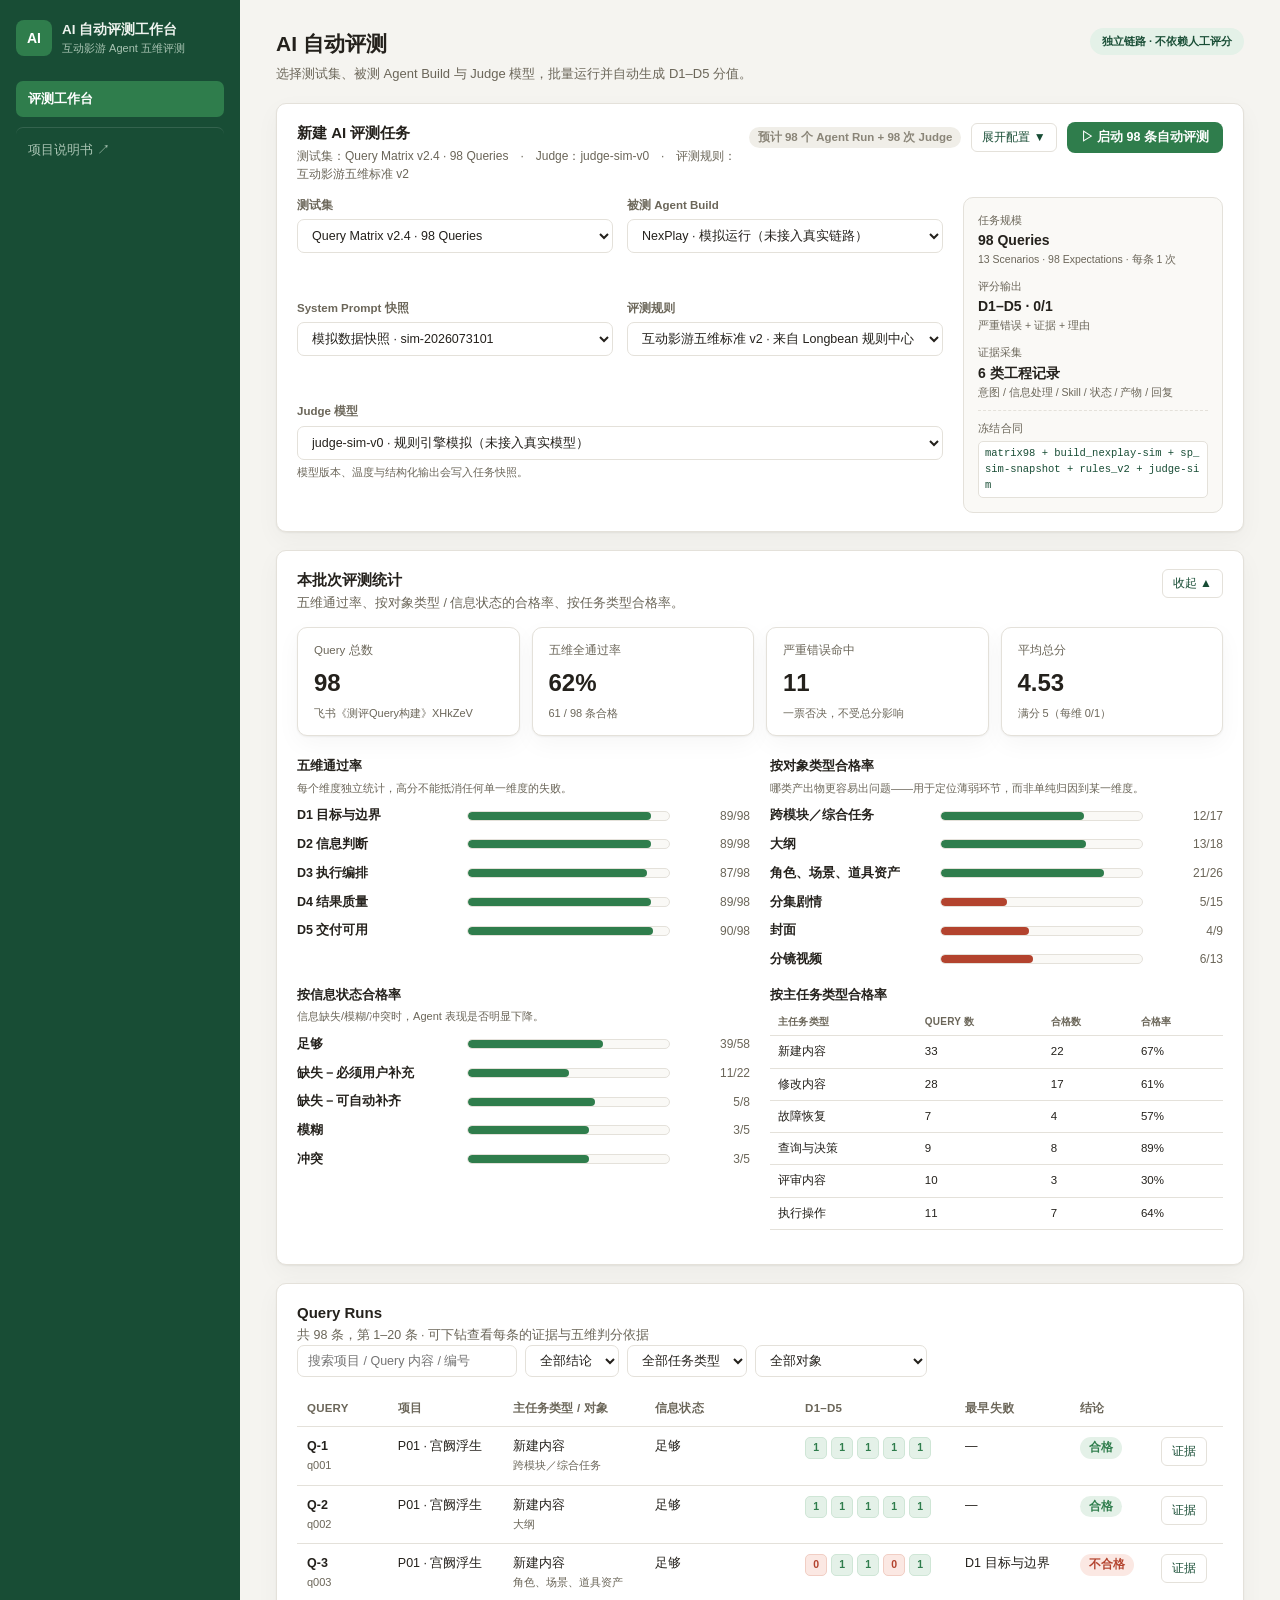
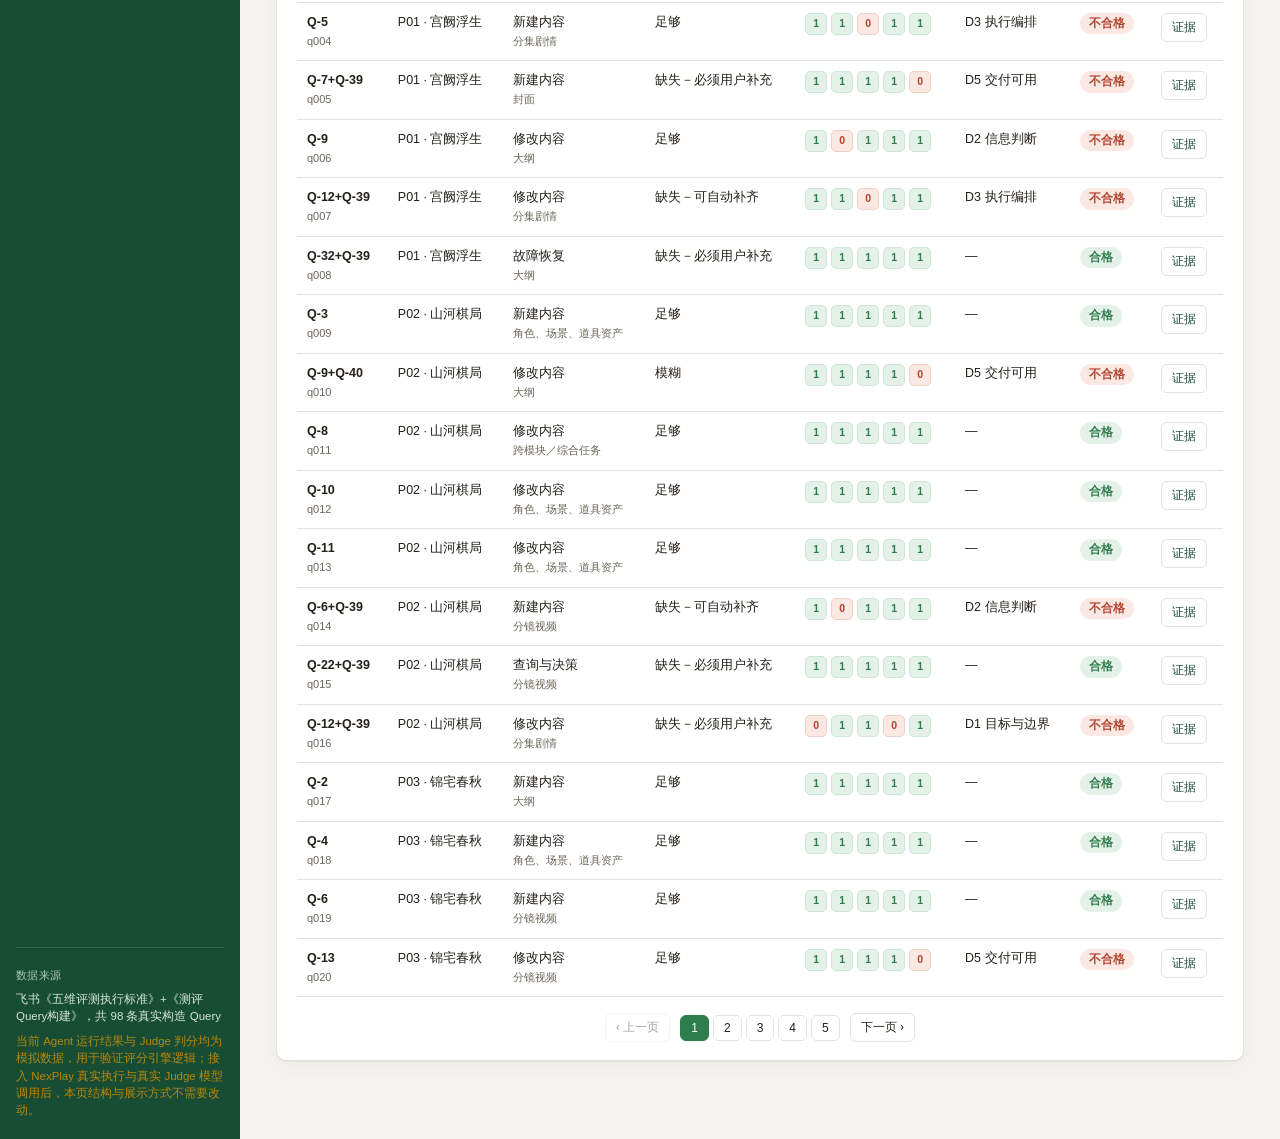
==== commit ada0e24b: "feat: 说明书补充严重错误说明；发起面板默认收起；统计区图表调整 - 说明书新增"5.5 严重错误（一票否决）"章节：明确严重错误检查独立于   五维打分、不隶属任何维度，与维度4双门槛的"一票否" ====
--- a/demo/index.html
+++ b/demo/index.html
@@ -39,14 +39,18 @@
 
       <!-- 发起新评测任务 -->
       <section class="panel launch-panel" id="launchPanel">
-        <div class="panel-head">
+        <div class="panel-head is-collapsible" id="launchToggle">
           <div>
             <h2>新建 AI 评测任务</h2>
-            <p>每条 Query 先运行被测 Agent，再由所选 Judge 模型按冻结规则评分。</p>
-          </div>
-          <span class="status-pill neutral" id="runEstimate">预计 98 个 Agent Run + 98 次 Judge</span>
-        </div>
-        <div class="launch-grid">
+            <p id="launchSummaryLine">测试集：Query Matrix v2.4 · 98 Queries　·　Judge：judge-sim-v0　·　评测规则：互动影游五维标准 v2</p>
+          </div>
+          <div class="launch-head-right">
+            <span class="status-pill neutral" id="runEstimate">预计 98 个 Agent Run + 98 次 Judge</span>
+            <button class="text-btn" id="launchToggleBtn">展开配置 ▼</button>
+            <button class="btn-primary" id="launchBtn">▷ 启动 98 条自动评测</button>
+          </div>
+        </div>
+        <div class="launch-grid" id="launchGrid" hidden>
           <div class="launch-fields">
             <div class="field">
               <label for="selDataset">测试集</label>
@@ -88,7 +92,6 @@
               <span>冻结合同</span>
               <code id="frozenContract">matrix98 + build_nexplay-sim + sp_sim-snapshot + rules_v2 + judge-sim</code>
             </div>
-            <button class="btn-primary btn-launch" id="launchBtn">▷ 启动 98 条自动评测</button>
           </aside>
         </div>
 
@@ -111,7 +114,7 @@
         <div class="panel-head is-collapsible" id="statsToggle">
           <div>
             <h2>本批次评测统计</h2>
-            <p>五维通过率、最早失败维度分布、按任务类型合格率。</p>
+            <p>五维通过率、按对象类型 / 信息状态的合格率、按任务类型合格率。</p>
           </div>
           <button class="text-btn" id="statsToggleBtn">收起 ▲</button>
         </div>
@@ -120,15 +123,27 @@
           <div class="stats-grid">
             <div class="stats-col">
               <h3>五维通过率</h3>
+              <p class="stats-col-note">每个维度独立统计，高分不能抵消任何单一维度的失败。</p>
               <div class="dim-bars" id="dimBars"></div>
             </div>
             <div class="stats-col">
-              <h3>最早失败维度分布</h3>
+              <h3>按对象类型合格率</h3>
+              <p class="stats-col-note">哪类产出物更容易出问题——用于定位薄弱环节，而非单纯归因到某一维度。</p>
               <div class="dim-bars" id="failBars"></div>
             </div>
           </div>
-          <div class="table-wrap">
-            <table id="taskTypeTable"></table>
+          <div class="stats-grid">
+            <div class="stats-col">
+              <h3>按信息状态合格率</h3>
+              <p class="stats-col-note">信息缺失/模糊/冲突时，Agent 表现是否明显下降。</p>
+              <div class="dim-bars" id="infoBars"></div>
+            </div>
+            <div class="stats-col">
+              <h3>按主任务类型合格率</h3>
+              <div class="table-wrap">
+                <table id="taskTypeTable"></table>
+              </div>
+            </div>
           </div>
         </div>
       </section>
--- a/demo/styles.css
+++ b/demo/styles.css
@@ -137,8 +137,10 @@
 .text-btn:hover { background: var(--surface-alt); }
 
 /* 发起新评测任务面板 */
-.launch-panel .panel-head { display: flex; justify-content: space-between; align-items: flex-start; gap: 12px; }
-.launch-grid { display: grid; grid-template-columns: 1fr 260px; gap: 20px; margin-top: 6px; }
+.launch-panel .panel-head { display: flex; justify-content: space-between; align-items: flex-start; gap: 12px; cursor: pointer; }
+.launch-panel .panel-head p { font-size: 12px; color: var(--text-muted); }
+.launch-head-right { display: flex; align-items: center; gap: 10px; flex-shrink: 0; }
+.launch-grid { display: grid; grid-template-columns: 1fr 260px; gap: 20px; margin-top: 14px; }
 .launch-fields { display: grid; grid-template-columns: 1fr 1fr; gap: 14px; }
 .launch-fields .field:last-child { grid-column: 1 / -1; }
 .field label { display: block; font-size: 11.5px; color: var(--text-muted); margin-bottom: 5px; font-weight: 600; }
@@ -163,7 +165,7 @@
 }
 .btn-primary:hover { background: var(--brand-deep); }
 .btn-primary:disabled { opacity: 0.6; cursor: not-allowed; }
-.btn-launch { width: 100%; margin-top: 4px; }
+.launch-head-right .btn-primary { padding: 7px 14px; font-size: 12.5px; }
 
 /* 批跑进度条 */
 .run-progress { margin-top: 18px; border-top: 1px solid var(--border); padding-top: 16px; }
@@ -178,7 +180,11 @@
 .panel-head.is-collapsible { display: flex; justify-content: space-between; align-items: flex-start; }
 .stats-body.is-collapsed { display: none; }
 .stats-grid { display: grid; grid-template-columns: 1fr 1fr; gap: 20px; margin: 16px 0; }
-.stats-col h3 { font-size: 13px; margin: 0 0 10px; }
+.stats-col h3 { font-size: 13px; margin: 0 0 4px; }
+.stats-col-note { font-size: 11px; color: var(--text-muted); margin: 0 0 10px; }
+.stats-col .table-wrap table { font-size: 11.5px; }
+.stats-col .table-wrap thead th { font-size: 10px; padding: 6px 8px; }
+.stats-col .table-wrap tbody td { padding: 7px 8px; }
 
 /* 分页 */
 .pagination { display: flex; justify-content: center; align-items: center; gap: 10px; margin-top: 16px; }
